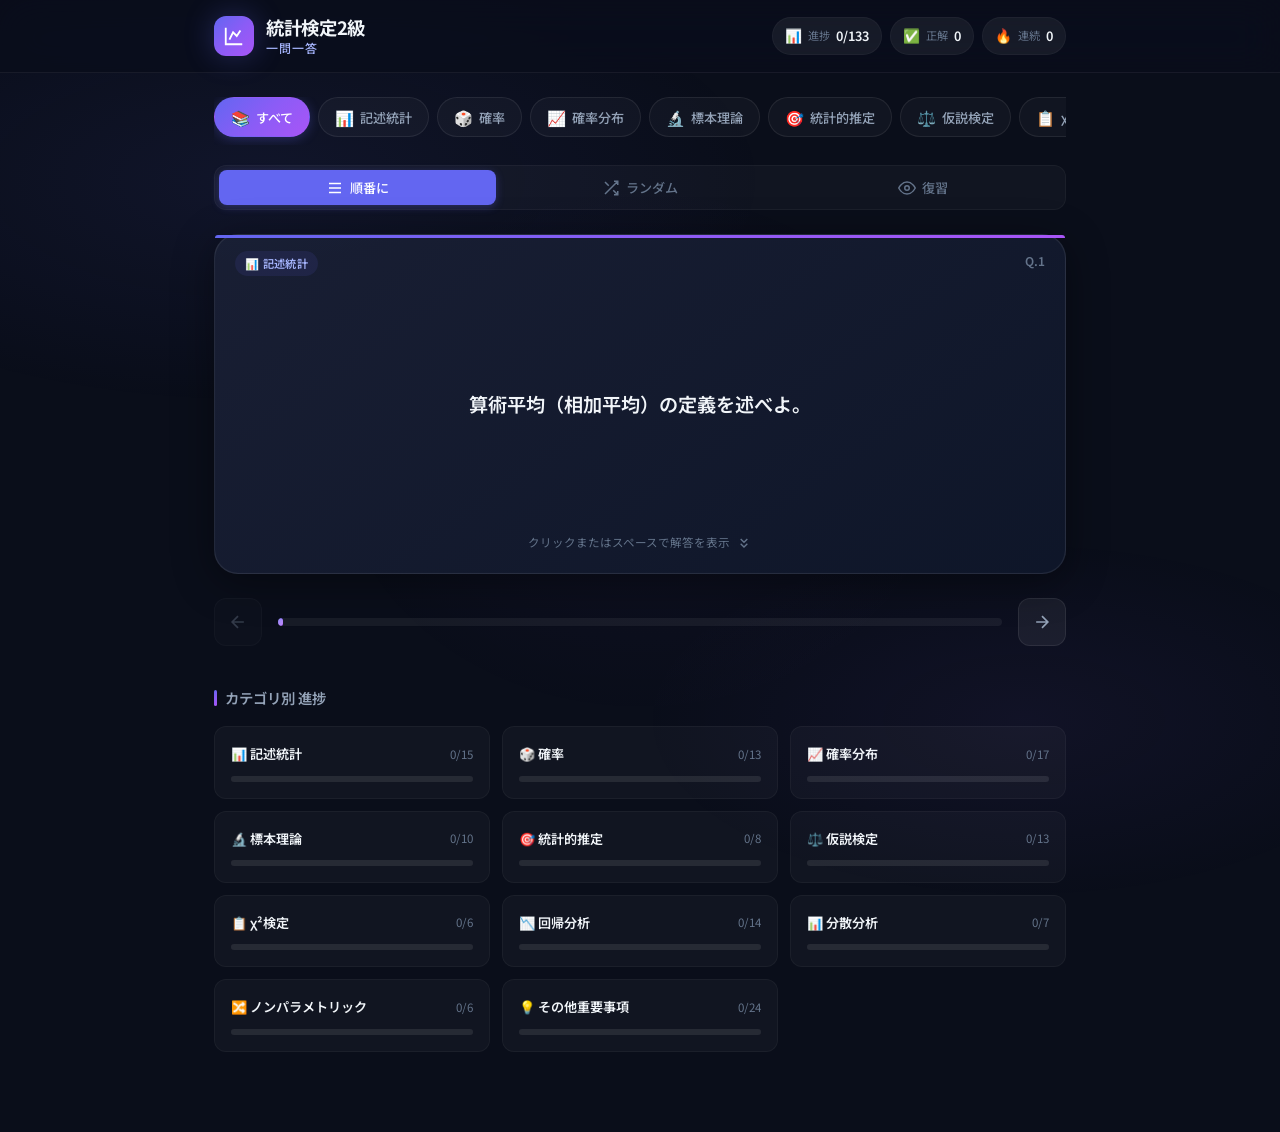
==== index.html @ edb45057 "統計検定2級 一問一答アプリ - 全112問収録" ====
<!DOCTYPE html>
<html lang="ja">
<head>
    <meta charset="UTF-8">
    <meta name="viewport" content="width=device-width, initial-scale=1.0">
    <meta name="description" content="統計検定2級の一問一答。確率、統計的推定、仮説検定、回帰分析など全分野をカバー。">
    <title>統計検定2級 一問一答</title>
    <link rel="preconnect" href="https://fonts.googleapis.com">
    <link rel="preconnect" href="https://fonts.gstatic.com" crossorigin>
    <link href="https://fonts.googleapis.com/css2?family=Noto+Sans+JP:wght@300;400;500;600;700&family=Inter:wght@300;400;500;600;700&display=swap" rel="stylesheet">
    <link rel="stylesheet" href="index.css">
</head>
<body>
    <div class="app">
        <!-- Header -->
        <header class="header" id="header">
            <div class="header-inner">
                <div class="logo">
                    <div class="logo-icon">
                        <svg viewBox="0 0 24 24" fill="none" stroke="currentColor" stroke-width="2">
                            <path d="M3 3v18h18"/>
                            <path d="M7 16l4-8 4 4 4-6"/>
                        </svg>
                    </div>
                    <h1>統計検定2級<span class="logo-accent">一問一答</span></h1>
                </div>
                <div class="header-stats">
                    <div class="stat-badge" id="stat-progress">
                        <span class="stat-icon">📊</span>
                        <span class="stat-label">進捗</span>
                        <span class="stat-value" id="progress-value">0/0</span>
                    </div>
                    <div class="stat-badge" id="stat-correct">
                        <span class="stat-icon">✅</span>
                        <span class="stat-label">正解</span>
                        <span class="stat-value" id="correct-value">0</span>
                    </div>
                    <div class="stat-badge" id="stat-streak">
                        <span class="stat-icon">🔥</span>
                        <span class="stat-label">連続</span>
                        <span class="stat-value" id="streak-value">0</span>
                    </div>
                </div>
            </div>
        </header>

        <!-- Main Content -->
        <main class="main">
            <!-- Category Filter -->
            <section class="categories" id="categories">
                <div class="categories-scroll">
                    <button class="cat-btn active" data-category="all" id="cat-all">
                        <span class="cat-icon">📚</span>すべて
                    </button>
                </div>
            </section>

            <!-- Mode Selector -->
            <section class="mode-selector" id="mode-selector">
                <button class="mode-btn active" data-mode="sequential" id="mode-sequential">
                    <svg viewBox="0 0 24 24" fill="none" stroke="currentColor" stroke-width="2" width="18" height="18">
                        <path d="M4 6h16M4 12h16M4 18h16"/>
                    </svg>
                    順番に
                </button>
                <button class="mode-btn" data-mode="random" id="mode-random">
                    <svg viewBox="0 0 24 24" fill="none" stroke="currentColor" stroke-width="2" width="18" height="18">
                        <path d="M16 3h5v5M4 20L21 3M21 16v5h-5M15 15l6 6M4 4l5 5"/>
                    </svg>
                    ランダム
                </button>
                <button class="mode-btn" data-mode="review" id="mode-review">
                    <svg viewBox="0 0 24 24" fill="none" stroke="currentColor" stroke-width="2" width="18" height="18">
                        <path d="M1 12s4-8 11-8 11 8 11 8-4 8-11 8-11-8-11-8z"/>
                        <circle cx="12" cy="12" r="3"/>
                    </svg>
                    復習
                </button>
            </section>

            <!-- Card Area -->
            <section class="card-area" id="card-area">
                <div class="card-container" id="card-container">
                    <div class="card" id="flashcard">
                        <div class="card-inner" id="card-inner">
                            <div class="card-front" id="card-front">
                                <div class="card-category-tag" id="card-cat-tag"></div>
                                <div class="card-number" id="card-number">Q.1</div>
                                <div class="card-question" id="card-question"></div>
                                <div class="card-hint">
                                    <span>クリックまたはスペースで解答を表示</span>
                                    <svg viewBox="0 0 24 24" fill="none" stroke="currentColor" stroke-width="2" width="16" height="16">
                                        <path d="M7 13l5 5 5-5M7 6l5 5 5-5"/>
                                    </svg>
                                </div>
                            </div>
                            <div class="card-back" id="card-back">
                                <div class="card-category-tag" id="card-cat-tag-back"></div>
                                <div class="card-answer-label">Answer</div>
                                <div class="card-answer" id="card-answer"></div>
                                <div class="card-supplement" id="card-supplement"></div>
                            </div>
                        </div>
                    </div>
                </div>
            </section>

            <!-- Self-Assessment Buttons -->
            <section class="assessment hidden" id="assessment">
                <p class="assessment-label">理解度を選択してください</p>
                <div class="assessment-buttons">
                    <button class="assess-btn assess-bad" id="assess-bad" title="もう一度復習">
                        <span class="assess-emoji">😓</span>
                        <span>もう一度</span>
                    </button>
                    <button class="assess-btn assess-ok" id="assess-ok" title="なんとなく理解">
                        <span class="assess-emoji">🤔</span>
                        <span>あいまい</span>
                    </button>
                    <button class="assess-btn assess-good" id="assess-good" title="完璧に理解">
                        <span class="assess-emoji">😊</span>
                        <span>完璧！</span>
                    </button>
                </div>
            </section>

            <!-- Navigation -->
            <section class="navigation" id="navigation">
                <button class="nav-btn nav-prev" id="nav-prev" title="前の問題 (←)">
                    <svg viewBox="0 0 24 24" fill="none" stroke="currentColor" stroke-width="2">
                        <path d="M19 12H5M12 19l-7-7 7-7"/>
                    </svg>
                </button>
                <div class="progress-bar-container" id="progress-bar-container">
                    <div class="progress-bar" id="progress-bar"></div>
                    <span class="progress-text" id="progress-text">1 / 100</span>
                </div>
                <button class="nav-btn nav-next" id="nav-next" title="次の問題 (→)">
                    <svg viewBox="0 0 24 24" fill="none" stroke="currentColor" stroke-width="2">
                        <path d="M5 12h14M12 5l7 7-7 7"/>
                    </svg>
                </button>
            </section>

            <!-- Progress Overview -->
            <section class="progress-overview" id="progress-overview">
                <h2 class="section-title">カテゴリ別 進捗</h2>
                <div class="category-progress-grid" id="category-progress-grid">
                    <!-- Filled by JS -->
                </div>
            </section>
        </main>

        <!-- Completion Modal -->
        <div class="modal-overlay hidden" id="completion-modal">
            <div class="modal">
                <div class="modal-confetti">🎉</div>
                <h2 class="modal-title">おめでとうございます！</h2>
                <p class="modal-text" id="modal-text">全問完了しました！</p>
                <div class="modal-stats" id="modal-stats"></div>
                <button class="modal-btn" id="modal-restart">もう一度チャレンジ</button>
            </div>
        </div>
    </div>

    <script src="app.js"></script>
</body>
</html>
---- index.css ----
/* =============================================
   Design System & Variables
   ============================================= */
:root {
    --bg-primary: #0a0e1a;
    --bg-secondary: #111827;
    --bg-card: #1a2035;
    --bg-card-back: #0f172a;
    --surface-1: rgba(255, 255, 255, 0.03);
    --surface-2: rgba(255, 255, 255, 0.06);
    --surface-3: rgba(255, 255, 255, 0.09);

    --text-primary: #f1f5f9;
    --text-secondary: #94a3b8;
    --text-muted: #64748b;
    --text-accent: #a5b4fc;

    --accent-1: #6366f1;
    --accent-1-light: #818cf8;
    --accent-2: #8b5cf6;
    --accent-3: #a855f7;
    --accent-gradient: linear-gradient(135deg, #6366f1, #8b5cf6, #a855f7);
    --accent-glow: 0 0 30px rgba(99, 102, 241, 0.3);

    --success: #22c55e;
    --success-bg: rgba(34, 197, 94, 0.1);
    --warning: #f59e0b;
    --warning-bg: rgba(245, 158, 11, 0.1);
    --danger: #ef4444;
    --danger-bg: rgba(239, 68, 68, 0.1);

    --radius-sm: 8px;
    --radius-md: 12px;
    --radius-lg: 16px;
    --radius-xl: 24px;
    --radius-full: 9999px;

    --shadow-sm: 0 2px 8px rgba(0, 0, 0, 0.3);
    --shadow-md: 0 4px 16px rgba(0, 0, 0, 0.4);
    --shadow-lg: 0 8px 32px rgba(0, 0, 0, 0.5);
    --shadow-card: 0 8px 40px rgba(0, 0, 0, 0.4), 0 0 1px rgba(255, 255, 255, 0.1) inset;

    --transition-fast: 150ms ease;
    --transition-normal: 250ms ease;
    --transition-slow: 400ms cubic-bezier(0.4, 0, 0.2, 1);

    --font-main: 'Noto Sans JP', 'Inter', -apple-system, BlinkMacSystemFont, sans-serif;
    --font-mono: 'JetBrains Mono', 'Fira Code', monospace;
}

/* =============================================
   Reset & Base
   ============================================= */
*, *::before, *::after {
    margin: 0;
    padding: 0;
    box-sizing: border-box;
}

html {
    font-size: 16px;
    scroll-behavior: smooth;
}

body {
    font-family: var(--font-main);
    background: var(--bg-primary);
    color: var(--text-primary);
    line-height: 1.7;
    min-height: 100vh;
    overflow-x: hidden;
    -webkit-font-smoothing: antialiased;
    -moz-osx-font-smoothing: grayscale;
}

/* Animated background */
body::before {
    content: '';
    position: fixed;
    top: 0;
    left: 0;
    width: 100%;
    height: 100%;
    background:
        radial-gradient(ellipse 80% 50% at 20% 20%, rgba(99, 102, 241, 0.08) 0%, transparent 50%),
        radial-gradient(ellipse 60% 40% at 80% 80%, rgba(139, 92, 246, 0.06) 0%, transparent 50%),
        radial-gradient(ellipse 50% 60% at 50% 50%, rgba(168, 85, 247, 0.04) 0%, transparent 50%);
    pointer-events: none;
    z-index: 0;
    animation: bgPulse 15s ease-in-out infinite alternate;
}

@keyframes bgPulse {
    0% { opacity: 0.7; }
    50% { opacity: 1; }
    100% { opacity: 0.8; }
}

.app {
    position: relative;
    z-index: 1;
}

/* =============================================
   Header
   ============================================= */
.header {
    position: sticky;
    top: 0;
    z-index: 100;
    background: rgba(10, 14, 26, 0.85);
    backdrop-filter: blur(20px) saturate(180%);
    -webkit-backdrop-filter: blur(20px) saturate(180%);
    border-bottom: 1px solid rgba(255, 255, 255, 0.06);
}

.header-inner {
    max-width: 900px;
    margin: 0 auto;
    padding: 16px 24px;
    display: flex;
    align-items: center;
    justify-content: space-between;
    gap: 16px;
}

.logo {
    display: flex;
    align-items: center;
    gap: 12px;
}

.logo-icon {
    width: 40px;
    height: 40px;
    background: var(--accent-gradient);
    border-radius: var(--radius-md);
    display: flex;
    align-items: center;
    justify-content: center;
    color: white;
    flex-shrink: 0;
    box-shadow: var(--accent-glow);
}

.logo-icon svg {
    width: 22px;
    height: 22px;
}

.logo h1 {
    font-size: 1.15rem;
    font-weight: 700;
    letter-spacing: -0.02em;
    line-height: 1.3;
    white-space: nowrap;
}

.logo-accent {
    display: block;
    font-size: 0.75rem;
    font-weight: 500;
    color: var(--text-accent);
    letter-spacing: 0.08em;
    text-transform: uppercase;
}

.header-stats {
    display: flex;
    gap: 8px;
}

.stat-badge {
    display: flex;
    align-items: center;
    gap: 6px;
    background: var(--surface-2);
    padding: 6px 12px;
    border-radius: var(--radius-full);
    font-size: 0.8rem;
    border: 1px solid rgba(255, 255, 255, 0.04);
    transition: var(--transition-normal);
}

.stat-badge:hover {
    background: var(--surface-3);
    border-color: rgba(255, 255, 255, 0.08);
}

.stat-icon {
    font-size: 0.85rem;
}

.stat-label {
    color: var(--text-muted);
    font-size: 0.7rem;
    display: none;
}

.stat-value {
    font-weight: 600;
    color: var(--text-primary);
    font-variant-numeric: tabular-nums;
}

/* =============================================
   Main Layout
   ============================================= */
.main {
    max-width: 900px;
    margin: 0 auto;
    padding: 24px 24px 80px;
}

/* =============================================
   Category Filter
   ============================================= */
.categories {
    margin-bottom: 20px;
}

.categories-scroll {
    display: flex;
    gap: 8px;
    overflow-x: auto;
    padding-bottom: 8px;
    scrollbar-width: none;
    -ms-overflow-style: none;
}

.categories-scroll::-webkit-scrollbar {
    display: none;
}

.cat-btn {
    display: flex;
    align-items: center;
    gap: 6px;
    padding: 8px 16px;
    border: 1px solid rgba(255, 255, 255, 0.08);
    border-radius: var(--radius-full);
    background: var(--surface-1);
    color: var(--text-secondary);
    font-size: 0.82rem;
    font-weight: 500;
    font-family: var(--font-main);
    cursor: pointer;
    white-space: nowrap;
    transition: all var(--transition-normal);
    user-select: none;
}

.cat-btn:hover {
    background: var(--surface-3);
    color: var(--text-primary);
    border-color: rgba(255, 255, 255, 0.12);
    transform: translateY(-1px);
}

.cat-btn.active {
    background: var(--accent-gradient);
    color: white;
    border-color: transparent;
    box-shadow: 0 2px 12px rgba(99, 102, 241, 0.3);
}

.cat-icon {
    font-size: 0.95rem;
}

/* =============================================
   Mode Selector
   ============================================= */
.mode-selector {
    display: flex;
    gap: 6px;
    margin-bottom: 24px;
    background: var(--surface-1);
    padding: 4px;
    border-radius: var(--radius-md);
    border: 1px solid rgba(255, 255, 255, 0.04);
}

.mode-btn {
    flex: 1;
    display: flex;
    align-items: center;
    justify-content: center;
    gap: 6px;
    padding: 8px 12px;
    border: none;
    border-radius: var(--radius-sm);
    background: transparent;
    color: var(--text-muted);
    font-size: 0.82rem;
    font-weight: 500;
    font-family: var(--font-main);
    cursor: pointer;
    transition: all var(--transition-normal);
}

.mode-btn:hover {
    color: var(--text-secondary);
    background: var(--surface-2);
}

.mode-btn.active {
    background: var(--accent-1);
    color: white;
    box-shadow: 0 2px 8px rgba(99, 102, 241, 0.3);
}

/* =============================================
   Flashcard
   ============================================= */
.card-area {
    perspective: 1200px;
    margin-bottom: 24px;
}

.card-container {
    width: 100%;
    min-height: 340px;
}

.card {
    width: 100%;
    min-height: 340px;
    cursor: pointer;
    position: relative;
}

.card-inner {
    position: relative;
    width: 100%;
    min-height: 340px;
    transition: transform 0.6s cubic-bezier(0.4, 0, 0.2, 1);
    transform-style: preserve-3d;
}

.card-inner.flipped {
    transform: rotateY(180deg);
}

.card-front,
.card-back {
    position: absolute;
    width: 100%;
    min-height: 340px;
    backface-visibility: hidden;
    -webkit-backface-visibility: hidden;
    border-radius: var(--radius-xl);
    padding: 40px 36px;
    display: flex;
    flex-direction: column;
    justify-content: center;
    align-items: center;
    text-align: center;
}

.card-front {
    background: linear-gradient(145deg, rgba(26, 32, 53, 0.95), rgba(15, 23, 42, 0.95));
    border: 1px solid rgba(255, 255, 255, 0.08);
    box-shadow: var(--shadow-card);
}

.card-front::before {
    content: '';
    position: absolute;
    top: 0;
    left: 0;
    right: 0;
    height: 3px;
    background: var(--accent-gradient);
    border-radius: var(--radius-xl) var(--radius-xl) 0 0;
}

.card-back {
    background: linear-gradient(145deg, rgba(15, 23, 42, 0.98), rgba(10, 14, 26, 0.98));
    border: 1px solid rgba(99, 102, 241, 0.2);
    box-shadow: var(--shadow-card), 0 0 40px rgba(99, 102, 241, 0.08);
    transform: rotateY(180deg);
}

.card-back::before {
    content: '';
    position: absolute;
    top: 0;
    left: 0;
    right: 0;
    height: 3px;
    background: linear-gradient(90deg, var(--success), #10b981);
    border-radius: var(--radius-xl) var(--radius-xl) 0 0;
}

.card-category-tag {
    position: absolute;
    top: 16px;
    left: 20px;
    font-size: 0.7rem;
    font-weight: 600;
    color: var(--text-accent);
    background: rgba(99, 102, 241, 0.1);
    padding: 3px 10px;
    border-radius: var(--radius-full);
    letter-spacing: 0.03em;
}

.card-number {
    position: absolute;
    top: 16px;
    right: 20px;
    font-size: 0.75rem;
    font-weight: 600;
    color: var(--text-muted);
    font-variant-numeric: tabular-nums;
}

.card-question {
    font-size: 1.2rem;
    font-weight: 600;
    line-height: 1.8;
    color: var(--text-primary);
    max-width: 600px;
}

.card-hint {
    position: absolute;
    bottom: 20px;
    display: flex;
    align-items: center;
    gap: 6px;
    font-size: 0.72rem;
    color: var(--text-muted);
    animation: hintPulse 2s ease-in-out infinite;
}

@keyframes hintPulse {
    0%, 100% { opacity: 0.5; }
    50% { opacity: 1; }
}

.card-answer-label {
    font-size: 0.7rem;
    font-weight: 700;
    letter-spacing: 0.15em;
    text-transform: uppercase;
    color: var(--success);
    margin-bottom: 16px;
    background: var(--success-bg);
    padding: 4px 14px;
    border-radius: var(--radius-full);
}

.card-answer {
    font-size: 1.15rem;
    font-weight: 600;
    line-height: 1.8;
    color: var(--text-primary);
    max-width: 600px;
}

.card-supplement {
    margin-top: 16px;
    font-size: 0.85rem;
    color: var(--text-secondary);
    line-height: 1.7;
    max-width: 550px;
    padding-top: 16px;
    border-top: 1px solid rgba(255, 255, 255, 0.06);
}

.card-supplement:empty {
    display: none;
}

/* Card entrance animation */
@keyframes cardEnter {
    from {
        opacity: 0;
        transform: translateY(20px) scale(0.97);
    }
    to {
        opacity: 1;
        transform: translateY(0) scale(1);
    }
}

.card.entering {
    animation: cardEnter 0.35s cubic-bezier(0.4, 0, 0.2, 1) forwards;
}

/* =============================================
   Self-Assessment
   ============================================= */
.assessment {
    margin-bottom: 24px;
    text-align: center;
}

.assessment.hidden {
    display: none;
}

.assessment-label {
    font-size: 0.82rem;
    color: var(--text-muted);
    margin-bottom: 12px;
}

.assessment-buttons {
    display: flex;
    gap: 12px;
    justify-content: center;
}

.assess-btn {
    display: flex;
    flex-direction: column;
    align-items: center;
    gap: 4px;
    padding: 14px 28px;
    border: 1px solid rgba(255, 255, 255, 0.08);
    border-radius: var(--radius-lg);
    background: var(--surface-2);
    color: var(--text-secondary);
    font-size: 0.78rem;
    font-weight: 500;
    font-family: var(--font-main);
    cursor: pointer;
    transition: all var(--transition-normal);
}

.assess-emoji {
    font-size: 1.5rem;
}

.assess-btn:hover {
    transform: translateY(-2px);
}

.assess-bad:hover {
    background: var(--danger-bg);
    border-color: rgba(239, 68, 68, 0.3);
    color: var(--danger);
}

.assess-ok:hover {
    background: var(--warning-bg);
    border-color: rgba(245, 158, 11, 0.3);
    color: var(--warning);
}

.assess-good:hover {
    background: var(--success-bg);
    border-color: rgba(34, 197, 94, 0.3);
    color: var(--success);
}

.assess-btn:active {
    transform: translateY(0) scale(0.97);
}

/* =============================================
   Navigation
   ============================================= */
.navigation {
    display: flex;
    align-items: center;
    gap: 16px;
    margin-bottom: 40px;
}

.nav-btn {
    width: 48px;
    height: 48px;
    border: 1px solid rgba(255, 255, 255, 0.08);
    border-radius: var(--radius-md);
    background: var(--surface-2);
    color: var(--text-secondary);
    display: flex;
    align-items: center;
    justify-content: center;
    cursor: pointer;
    transition: all var(--transition-normal);
    flex-shrink: 0;
}

.nav-btn svg {
    width: 20px;
    height: 20px;
}

.nav-btn:hover {
    background: var(--surface-3);
    color: var(--text-primary);
    border-color: rgba(255, 255, 255, 0.12);
    transform: translateY(-1px);
}

.nav-btn:active {
    transform: translateY(0) scale(0.97);
}

.nav-btn:disabled {
    opacity: 0.3;
    cursor: not-allowed;
    transform: none;
}

.progress-bar-container {
    flex: 1;
    height: 8px;
    background: var(--surface-2);
    border-radius: var(--radius-full);
    position: relative;
    overflow: hidden;
}

.progress-bar {
    height: 100%;
    background: var(--accent-gradient);
    border-radius: var(--radius-full);
    transition: width 0.5s cubic-bezier(0.4, 0, 0.2, 1);
    position: relative;
    width: 0%;
}

.progress-bar::after {
    content: '';
    position: absolute;
    right: 0;
    top: 0;
    bottom: 0;
    width: 30px;
    background: linear-gradient(90deg, transparent, rgba(255, 255, 255, 0.3));
    border-radius: var(--radius-full);
}

.progress-text {
    position: absolute;
    top: 16px;
    left: 50%;
    transform: translateX(-50%);
    font-size: 0.72rem;
    color: var(--text-muted);
    font-weight: 500;
    font-variant-numeric: tabular-nums;
}

/* =============================================
   Progress Overview
   ============================================= */
.progress-overview {
    margin-top: 20px;
}

.section-title {
    font-size: 0.9rem;
    font-weight: 600;
    color: var(--text-secondary);
    margin-bottom: 16px;
    display: flex;
    align-items: center;
    gap: 8px;
}

.section-title::before {
    content: '';
    display: inline-block;
    width: 3px;
    height: 16px;
    background: var(--accent-gradient);
    border-radius: 2px;
}

.category-progress-grid {
    display: grid;
    grid-template-columns: repeat(auto-fill, minmax(250px, 1fr));
    gap: 12px;
}

.cat-progress-card {
    background: var(--surface-1);
    border: 1px solid rgba(255, 255, 255, 0.04);
    border-radius: var(--radius-md);
    padding: 16px;
    transition: all var(--transition-normal);
}

.cat-progress-card:hover {
    background: var(--surface-2);
    border-color: rgba(255, 255, 255, 0.08);
}

.cat-progress-header {
    display: flex;
    justify-content: space-between;
    align-items: center;
    margin-bottom: 10px;
}

.cat-progress-name {
    font-size: 0.82rem;
    font-weight: 600;
    color: var(--text-primary);
    display: flex;
    align-items: center;
    gap: 6px;
}

.cat-progress-count {
    font-size: 0.72rem;
    color: var(--text-muted);
    font-variant-numeric: tabular-nums;
}

.cat-progress-bar-bg {
    height: 6px;
    background: var(--surface-3);
    border-radius: var(--radius-full);
    overflow: hidden;
}

.cat-progress-bar-fill {
    height: 100%;
    border-radius: var(--radius-full);
    transition: width 0.5s cubic-bezier(0.4, 0, 0.2, 1);
    background: var(--accent-gradient);
}

.cat-progress-bar-fill.mastered {
    background: linear-gradient(90deg, var(--success), #10b981);
}

/* =============================================
   Modal
   ============================================= */
.modal-overlay {
    position: fixed;
    inset: 0;
    background: rgba(0, 0, 0, 0.75);
    backdrop-filter: blur(8px);
    display: flex;
    align-items: center;
    justify-content: center;
    z-index: 1000;
    animation: fadeIn 0.3s ease;
}

.modal-overlay.hidden {
    display: none;
}

@keyframes fadeIn {
    from { opacity: 0; }
    to { opacity: 1; }
}

.modal {
    background: linear-gradient(145deg, var(--bg-card), var(--bg-card-back));
    border: 1px solid rgba(255, 255, 255, 0.1);
    border-radius: var(--radius-xl);
    padding: 48px 40px;
    text-align: center;
    max-width: 420px;
    width: 90%;
    box-shadow: var(--shadow-lg);
    animation: modalIn 0.4s cubic-bezier(0.4, 0, 0.2, 1);
}

@keyframes modalIn {
    from {
        opacity: 0;
        transform: scale(0.9) translateY(20px);
    }
    to {
        opacity: 1;
        transform: scale(1) translateY(0);
    }
}

.modal-confetti {
    font-size: 3rem;
    margin-bottom: 16px;
    animation: bounce 1s ease infinite;
}

@keyframes bounce {
    0%, 100% { transform: translateY(0); }
    50% { transform: translateY(-10px); }
}

.modal-title {
    font-size: 1.4rem;
    font-weight: 700;
    margin-bottom: 8px;
    background: var(--accent-gradient);
    -webkit-background-clip: text;
    -webkit-text-fill-color: transparent;
    background-clip: text;
}

.modal-text {
    color: var(--text-secondary);
    font-size: 0.9rem;
    margin-bottom: 24px;
}

.modal-stats {
    display: flex;
    gap: 16px;
    justify-content: center;
    margin-bottom: 28px;
}

.modal-stat {
    background: var(--surface-2);
    padding: 12px 20px;
    border-radius: var(--radius-md);
    text-align: center;
}

.modal-stat-value {
    font-size: 1.5rem;
    font-weight: 700;
    color: var(--text-accent);
}

.modal-stat-label {
    font-size: 0.7rem;
    color: var(--text-muted);
    margin-top: 2px;
}

.modal-btn {
    padding: 12px 32px;
    border: none;
    border-radius: var(--radius-full);
    background: var(--accent-gradient);
    color: white;
    font-size: 0.9rem;
    font-weight: 600;
    font-family: var(--font-main);
    cursor: pointer;
    transition: all var(--transition-normal);
    box-shadow: 0 4px 16px rgba(99, 102, 241, 0.3);
}

.modal-btn:hover {
    transform: translateY(-2px);
    box-shadow: 0 6px 24px rgba(99, 102, 241, 0.4);
}

/* =============================================
   Responsive
   ============================================= */
@media (max-width: 640px) {
    .header-inner {
        flex-direction: column;
        gap: 12px;
        padding: 12px 16px;
    }

    .header-stats {
        width: 100%;
        justify-content: center;
    }

    .main {
        padding: 16px 16px 60px;
    }

    .card-front,
    .card-back {
        padding: 32px 24px;
        min-height: 300px;
    }

    .card-container,
    .card,
    .card-inner {
        min-height: 300px;
    }

    .card-question {
        font-size: 1.05rem;
    }

    .card-answer {
        font-size: 1rem;
    }

    .assessment-buttons {
        gap: 8px;
    }

    .assess-btn {
        padding: 10px 18px;
    }

    .category-progress-grid {
        grid-template-columns: 1fr;
    }
}

@media (min-width: 641px) {
    .stat-label {
        display: inline;
    }
}

/* =============================================
   Scrollbar
   ============================================= */
::-webkit-scrollbar {
    width: 6px;
}

::-webkit-scrollbar-track {
    background: transparent;
}

::-webkit-scrollbar-thumb {
    background: rgba(255, 255, 255, 0.1);
    border-radius: 3px;
}

::-webkit-scrollbar-thumb:hover {
    background: rgba(255, 255, 255, 0.2);
}

/* =============================================
   Utilities
   ============================================= */
.hidden {
    display: none !important;
}

/* Focus styles */
button:focus-visible {
    outline: 2px solid var(--accent-1);
    outline-offset: 2px;
}

/* Selection */
::selection {
    background: rgba(99, 102, 241, 0.3);
    color: var(--text-primary);
}
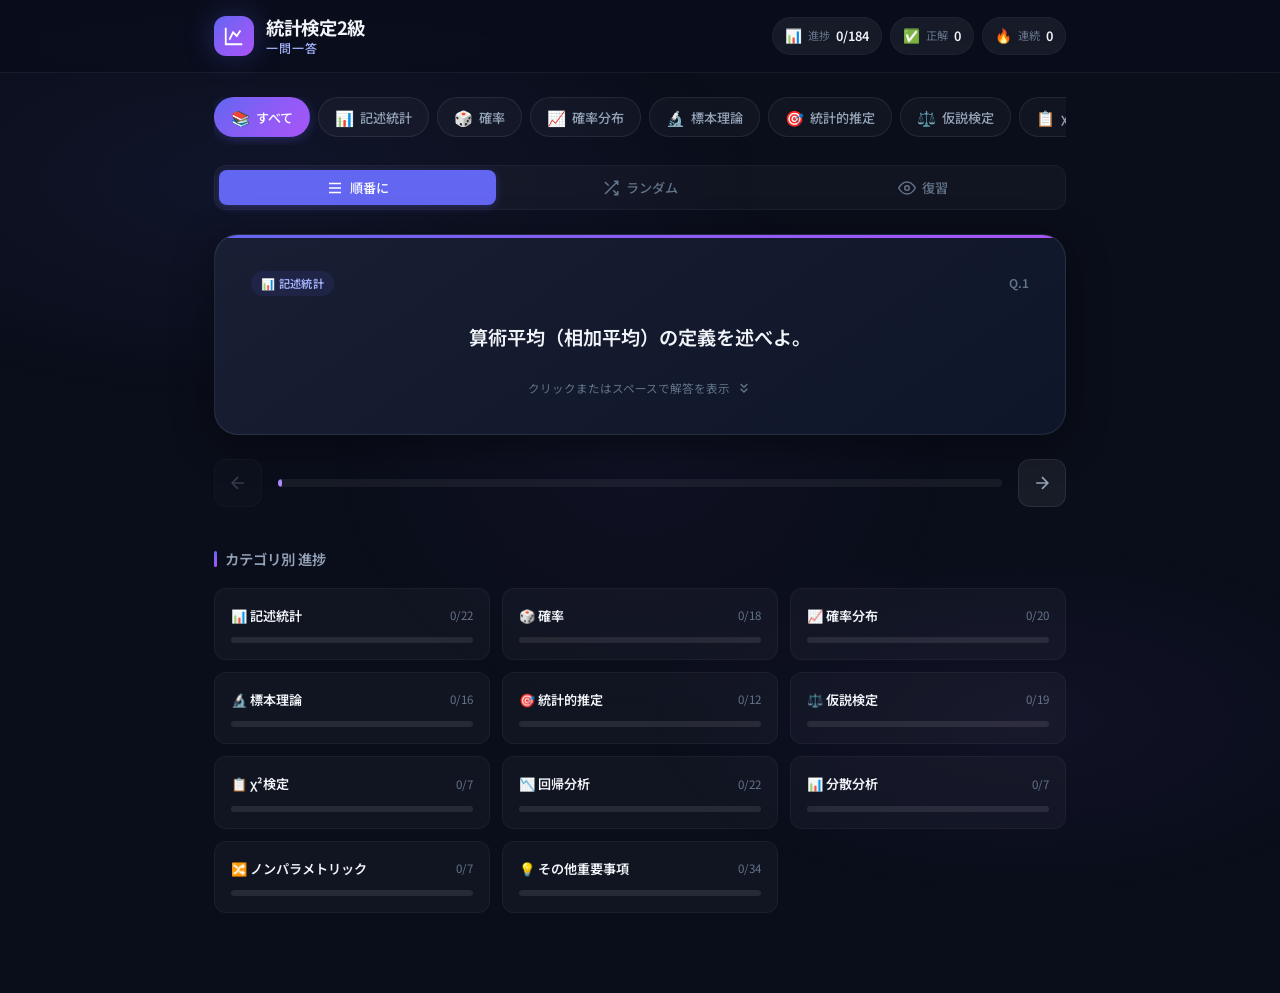
==== commit e768f262: "UI改善: カード反転→展開表示に変更（問題文と解答を同時参照可能に）" ====
--- a/index.html
+++ b/index.html
@@ -83,19 +83,23 @@
                 <div class="card-container" id="card-container">
                     <div class="card" id="flashcard">
                         <div class="card-inner" id="card-inner">
-                            <div class="card-front" id="card-front">
-                                <div class="card-category-tag" id="card-cat-tag"></div>
-                                <div class="card-number" id="card-number">Q.1</div>
+                            <!-- Question (always visible) -->
+                            <div class="card-question-section" id="card-question-section">
+                                <div class="card-header-row">
+                                    <div class="card-category-tag" id="card-cat-tag"></div>
+                                    <div class="card-number" id="card-number">Q.1</div>
+                                </div>
                                 <div class="card-question" id="card-question"></div>
-                                <div class="card-hint">
+                                <div class="card-hint" id="card-hint">
                                     <span>クリックまたはスペースで解答を表示</span>
                                     <svg viewBox="0 0 24 24" fill="none" stroke="currentColor" stroke-width="2" width="16" height="16">
                                         <path d="M7 13l5 5 5-5M7 6l5 5 5-5"/>
                                     </svg>
                                 </div>
                             </div>
-                            <div class="card-back" id="card-back">
-                                <div class="card-category-tag" id="card-cat-tag-back"></div>
+                            <!-- Answer (revealed on click) -->
+                            <div class="card-answer-section hidden" id="card-answer-section">
+                                <div class="card-divider"></div>
                                 <div class="card-answer-label">Answer</div>
                                 <div class="card-answer" id="card-answer"></div>
                                 <div class="card-supplement" id="card-supplement"></div>
--- a/index.css
+++ b/index.css
@@ -311,60 +311,35 @@
 }
 
 /* =============================================
-   Flashcard
+   Flashcard (Expand/Reveal)
    ============================================= */
 .card-area {
-    perspective: 1200px;
     margin-bottom: 24px;
 }
 
 .card-container {
     width: 100%;
-    min-height: 340px;
 }
 
 .card {
     width: 100%;
-    min-height: 340px;
     cursor: pointer;
     position: relative;
 }
 
 .card-inner {
-    position: relative;
     width: 100%;
-    min-height: 340px;
-    transition: transform 0.6s cubic-bezier(0.4, 0, 0.2, 1);
-    transform-style: preserve-3d;
-}
-
-.card-inner.flipped {
-    transform: rotateY(180deg);
-}
-
-.card-front,
-.card-back {
-    position: absolute;
-    width: 100%;
-    min-height: 340px;
-    backface-visibility: hidden;
-    -webkit-backface-visibility: hidden;
-    border-radius: var(--radius-xl);
-    padding: 40px 36px;
-    display: flex;
-    flex-direction: column;
-    justify-content: center;
-    align-items: center;
-    text-align: center;
-}
-
-.card-front {
     background: linear-gradient(145deg, rgba(26, 32, 53, 0.95), rgba(15, 23, 42, 0.95));
     border: 1px solid rgba(255, 255, 255, 0.08);
     box-shadow: var(--shadow-card);
-}
-
-.card-front::before {
+    border-radius: var(--radius-xl);
+    padding: 36px 36px;
+    position: relative;
+    overflow: hidden;
+    transition: border-color var(--transition-normal), box-shadow var(--transition-normal);
+}
+
+.card-inner::before {
     content: '';
     position: absolute;
     top: 0;
@@ -373,30 +348,31 @@
     height: 3px;
     background: var(--accent-gradient);
     border-radius: var(--radius-xl) var(--radius-xl) 0 0;
-}
-
-.card-back {
-    background: linear-gradient(145deg, rgba(15, 23, 42, 0.98), rgba(10, 14, 26, 0.98));
-    border: 1px solid rgba(99, 102, 241, 0.2);
-    box-shadow: var(--shadow-card), 0 0 40px rgba(99, 102, 241, 0.08);
-    transform: rotateY(180deg);
-}
-
-.card-back::before {
-    content: '';
-    position: absolute;
-    top: 0;
-    left: 0;
-    right: 0;
-    height: 3px;
-    background: linear-gradient(90deg, var(--success), #10b981);
-    border-radius: var(--radius-xl) var(--radius-xl) 0 0;
+    transition: background var(--transition-normal);
+}
+
+.card-inner.revealed::before {
+    background: linear-gradient(90deg, var(--accent-1), var(--success), #10b981);
+}
+
+.card-inner.revealed {
+    border-color: rgba(99, 102, 241, 0.15);
+    box-shadow: var(--shadow-card), 0 0 40px rgba(99, 102, 241, 0.06);
+}
+
+/* Question Section (always visible) */
+.card-question-section {
+    text-align: center;
+}
+
+.card-header-row {
+    display: flex;
+    justify-content: space-between;
+    align-items: center;
+    margin-bottom: 24px;
 }
 
 .card-category-tag {
-    position: absolute;
-    top: 16px;
-    left: 20px;
     font-size: 0.7rem;
     font-weight: 600;
     color: var(--text-accent);
@@ -407,9 +383,6 @@
 }
 
 .card-number {
-    position: absolute;
-    top: 16px;
-    right: 20px;
     font-size: 0.75rem;
     font-weight: 600;
     color: var(--text-muted);
@@ -421,23 +394,55 @@
     font-weight: 600;
     line-height: 1.8;
     color: var(--text-primary);
-    max-width: 600px;
+    max-width: 640px;
+    margin: 0 auto;
 }
 
 .card-hint {
-    position: absolute;
-    bottom: 20px;
-    display: flex;
-    align-items: center;
+    display: flex;
+    align-items: center;
+    justify-content: center;
     gap: 6px;
     font-size: 0.72rem;
     color: var(--text-muted);
+    margin-top: 24px;
     animation: hintPulse 2s ease-in-out infinite;
+    transition: opacity var(--transition-normal);
+}
+
+.card-hint.hidden {
+    display: none;
 }
 
 @keyframes hintPulse {
     0%, 100% { opacity: 0.5; }
     50% { opacity: 1; }
+}
+
+/* Answer Section (revealed) */
+.card-answer-section {
+    overflow: hidden;
+    max-height: 0;
+    opacity: 0;
+    transition: max-height 0.5s cubic-bezier(0.4, 0, 0.2, 1),
+                opacity 0.4s ease 0.1s;
+    text-align: center;
+}
+
+.card-answer-section.visible {
+    max-height: 800px;
+    opacity: 1;
+}
+
+.card-answer-section.hidden {
+    max-height: 0;
+    opacity: 0;
+}
+
+.card-divider {
+    height: 1px;
+    background: linear-gradient(90deg, transparent, rgba(99, 102, 241, 0.3), rgba(34, 197, 94, 0.3), transparent);
+    margin: 28px 0 24px;
 }
 
 .card-answer-label {
@@ -450,6 +455,7 @@
     background: var(--success-bg);
     padding: 4px 14px;
     border-radius: var(--radius-full);
+    display: inline-block;
 }
 
 .card-answer {
@@ -458,6 +464,7 @@
     line-height: 1.8;
     color: var(--text-primary);
     max-width: 600px;
+    margin: 0 auto;
 }
 
 .card-supplement {
@@ -466,6 +473,8 @@
     color: var(--text-secondary);
     line-height: 1.7;
     max-width: 550px;
+    margin-left: auto;
+    margin-right: auto;
     padding-top: 16px;
     border-top: 1px solid rgba(255, 255, 255, 0.06);
 }
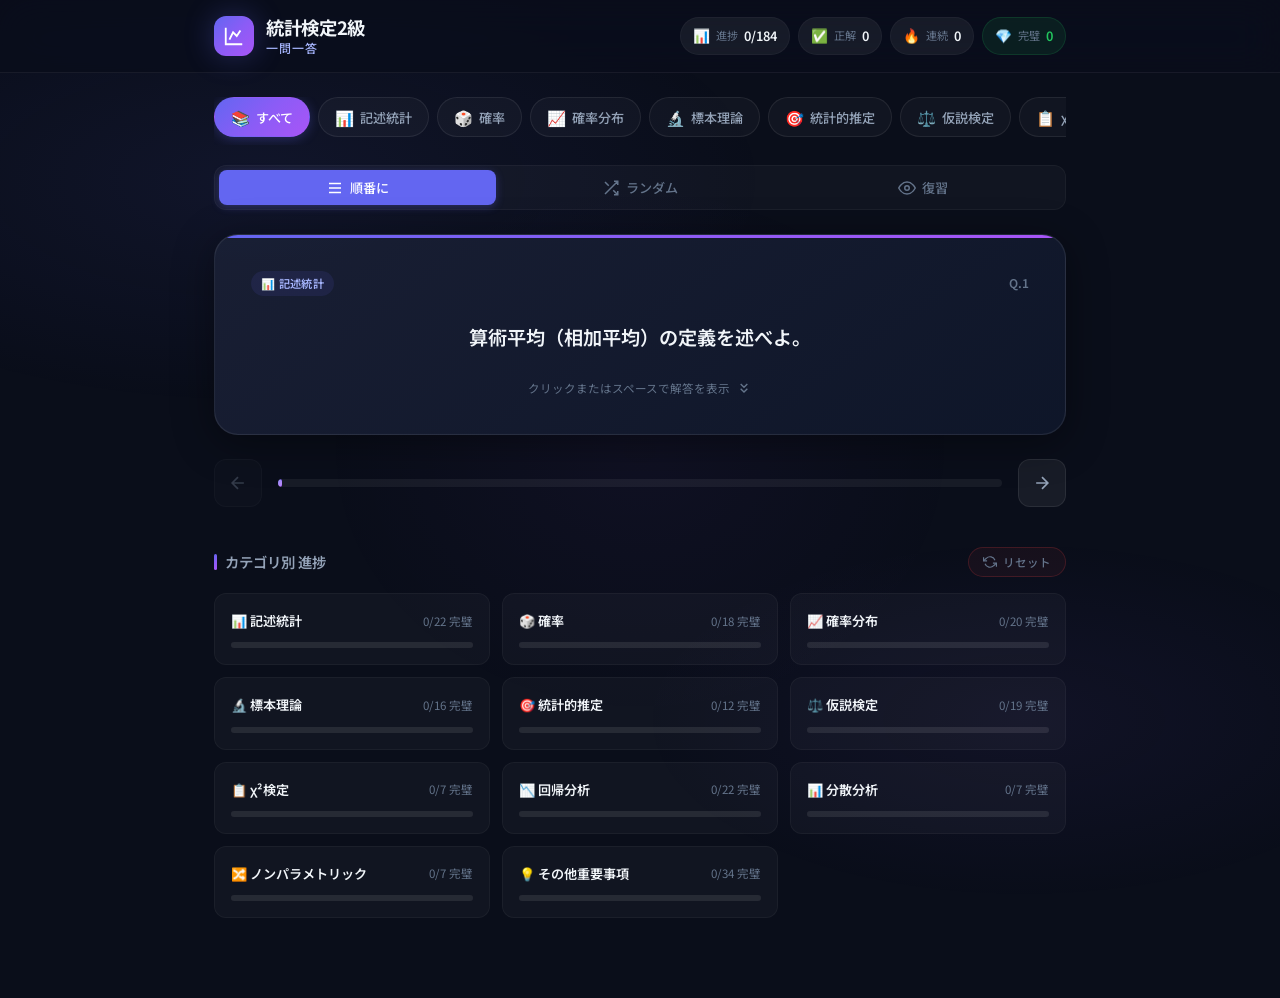
==== commit 31eeec11: "完璧の問題を次回非表示 + LocalStorage永続化 + リセット機能" ====
--- a/index.html
+++ b/index.html
@@ -39,6 +39,11 @@
                         <span class="stat-icon">🔥</span>
                         <span class="stat-label">連続</span>
                         <span class="stat-value" id="streak-value">0</span>
+                    </div>
+                    <div class="stat-badge stat-mastered" id="stat-mastered">
+                        <span class="stat-icon">💎</span>
+                        <span class="stat-label">完璧</span>
+                        <span class="stat-value" id="mastered-value">0</span>
                     </div>
                 </div>
             </div>
@@ -148,7 +153,16 @@
 
             <!-- Progress Overview -->
             <section class="progress-overview" id="progress-overview">
-                <h2 class="section-title">カテゴリ別 進捗</h2>
+                <div class="progress-overview-header">
+                    <h2 class="section-title">カテゴリ別 進捗</h2>
+                    <button class="reset-btn" id="reset-progress" title="学習進捗をリセット">
+                        <svg viewBox="0 0 24 24" fill="none" stroke="currentColor" stroke-width="2" width="14" height="14">
+                            <path d="M1 4v6h6M23 20v-6h-6"/>
+                            <path d="M20.49 9A9 9 0 0 0 5.64 5.64L1 10m22 4l-4.64 4.36A9 9 0 0 1 3.51 15"/>
+                        </svg>
+                        リセット
+                    </button>
+                </div>
                 <div class="category-progress-grid" id="category-progress-grid">
                     <!-- Filled by JS -->
                 </div>
--- a/index.css
+++ b/index.css
@@ -664,6 +664,48 @@
     margin-top: 20px;
 }
 
+.progress-overview-header {
+    display: flex;
+    justify-content: space-between;
+    align-items: center;
+    margin-bottom: 16px;
+}
+
+.progress-overview-header .section-title {
+    margin-bottom: 0;
+}
+
+.stat-mastered {
+    background: rgba(34, 197, 94, 0.1) !important;
+    border-color: rgba(34, 197, 94, 0.15) !important;
+}
+
+.stat-mastered .stat-value {
+    color: var(--success) !important;
+}
+
+.reset-btn {
+    display: flex;
+    align-items: center;
+    gap: 6px;
+    padding: 6px 14px;
+    border: 1px solid rgba(239, 68, 68, 0.2);
+    border-radius: var(--radius-full);
+    background: rgba(239, 68, 68, 0.06);
+    color: var(--text-muted);
+    font-size: 0.72rem;
+    font-weight: 500;
+    font-family: var(--font-main);
+    cursor: pointer;
+    transition: all var(--transition-normal);
+}
+
+.reset-btn:hover {
+    background: rgba(239, 68, 68, 0.15);
+    border-color: rgba(239, 68, 68, 0.4);
+    color: var(--danger);
+}
+
 .section-title {
     font-size: 0.9rem;
     font-weight: 600;
